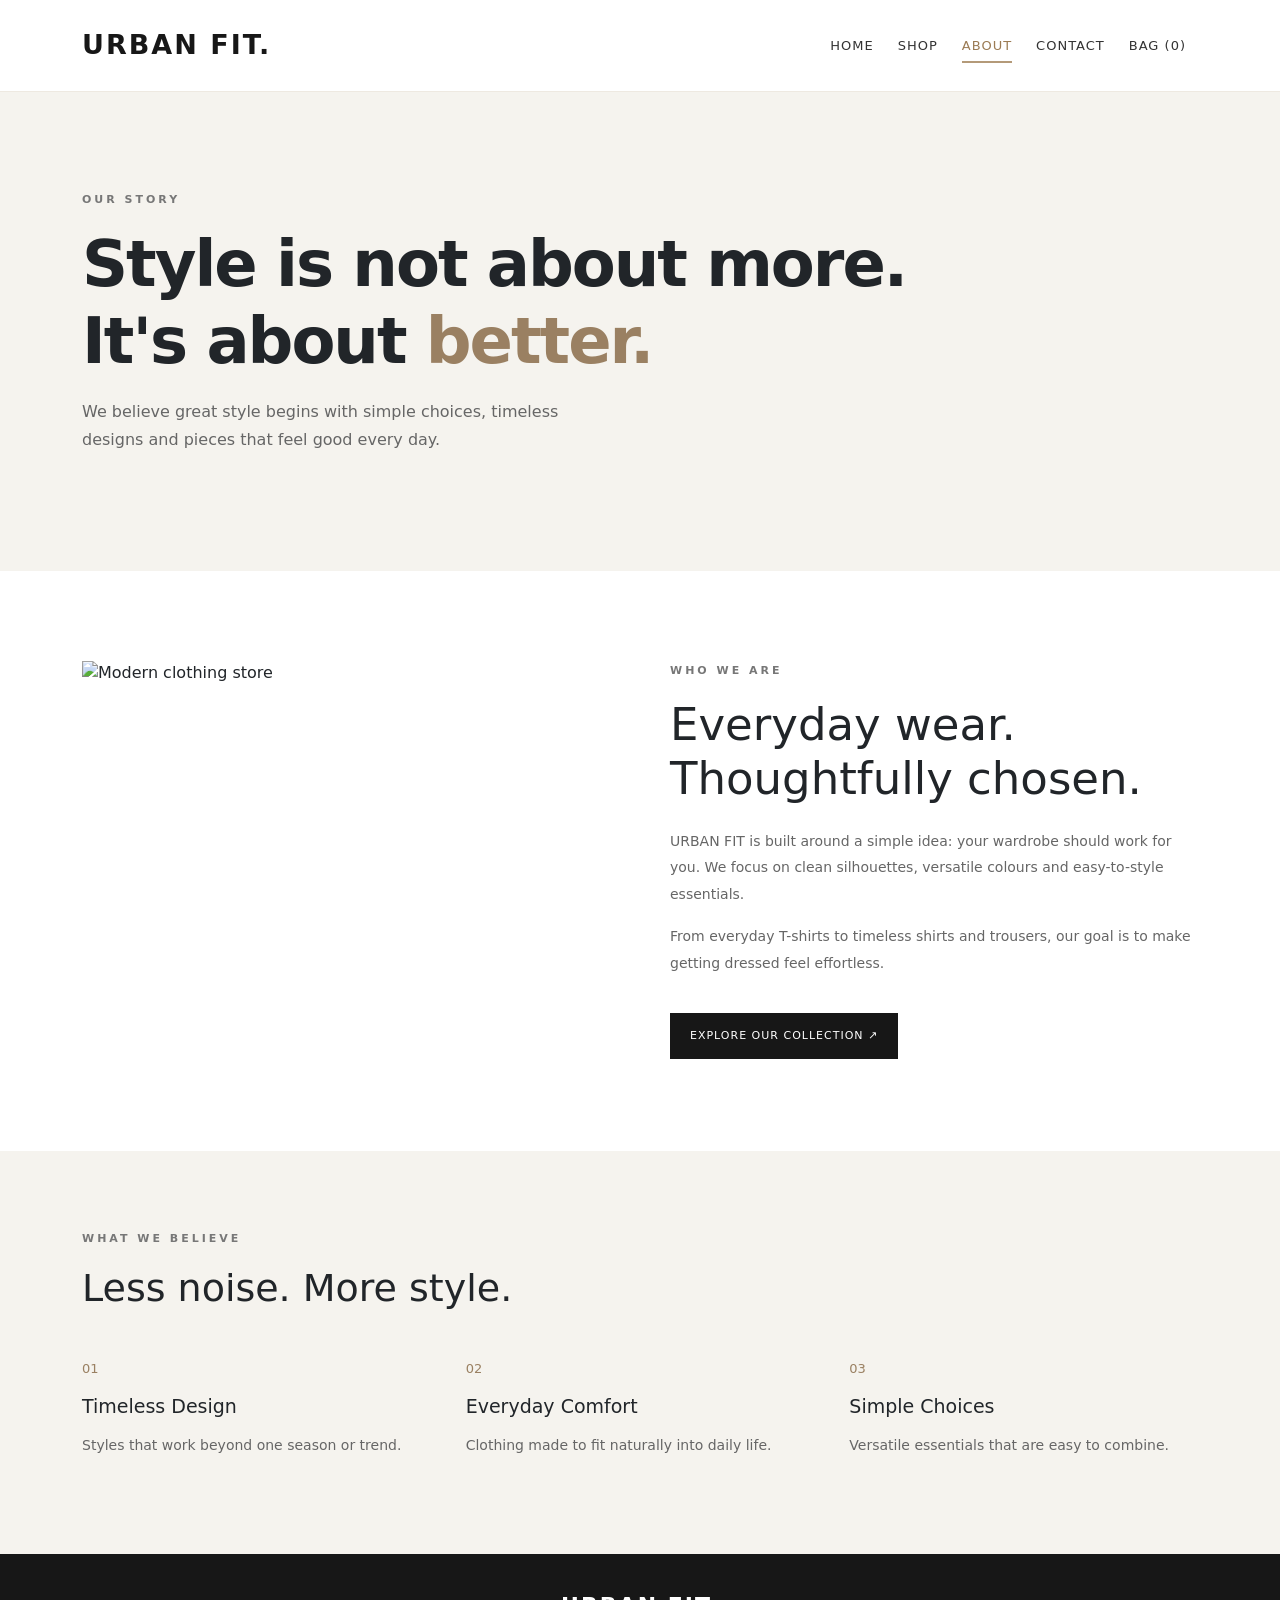
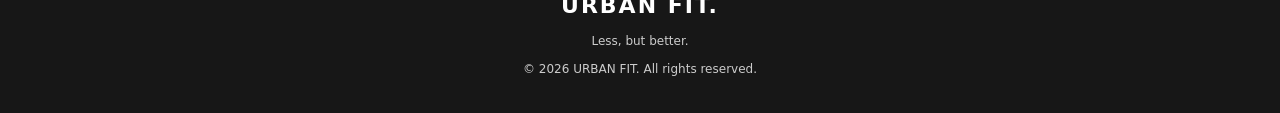
==== about.html @ 5c150bbe "create home,about,contact, and more pages" ====
<!DOCTYPE html>
<html lang="en">
<head>
    <meta charset="UTF-8">
    <meta name="viewport" content="width=device-width, initial-scale=1.0">
    <title>About Us | URBAN FIT</title>

    <link href="https://cdn.jsdelivr.net/npm/bootstrap@5.3.3/dist/css/bootstrap.min.css" rel="stylesheet">
    <link rel="stylesheet" href="style.css">
</head>
<body>

    <nav class="premium-navbar navbar navbar-expand-lg">
        <div class="container">
            <a class="brand-logo navbar-brand" href="index.html">URBAN FIT.</a>

            <button class="navbar-toggler" type="button"
                data-bs-toggle="collapse" data-bs-target="#mainNavbar"
                aria-label="Toggle navigation">
                <span class="navbar-toggler-icon"></span>
            </button>

            <div class="collapse navbar-collapse" id="mainNavbar">
                <ul class="navbar-nav ms-auto align-items-lg-center">
                    <li class="nav-item"><a class="nav-link" href="index.html">Home</a></li>
                    <li class="nav-item"><a class="nav-link" href="shop.html">Shop</a></li>
                    <li class="nav-item"><a class="nav-link active" href="about.html">About</a></li>
                    <li class="nav-item"><a class="nav-link" href="contact.html">Contact</a></li>
                    <li class="nav-item">
                        <a class="nav-link" href="cart.html">
                            Bag (<span class="cart-count">0</span>)
                        </a>
                    </li>
                </ul>
            </div>
        </div>
    </nav>

    <section class="about-hero">
        <div class="container">
            <p class="eyebrow">OUR STORY</p>
            <h1>Style is not about more.<br>It's about <span>better.</span></h1>
            <p>
                We believe great style begins with simple choices,
                timeless designs and pieces that feel good every day.
            </p>
        </div>
    </section>

    <section class="about-story container">
        <div class="about-image">
            <img src="https://images.unsplash.com/photo-1441986300917-64674bd600d8?auto=format&fit=crop&w=1000&q=85"
                 alt="Modern clothing store">
        </div>

        <div class="about-text">
            <p class="eyebrow">WHO WE ARE</p>
            <h2>Everyday wear.<br>Thoughtfully chosen.</h2>
            <p>
                URBAN FIT is built around a simple idea: your wardrobe
                should work for you. We focus on clean silhouettes,
                versatile colours and easy-to-style essentials.
            </p>
            <p>
                From everyday T-shirts to timeless shirts and trousers,
                our goal is to make getting dressed feel effortless.
            </p>
            <a href="shop.html" class="about-button">EXPLORE OUR COLLECTION ↗</a>
        </div>
    </section>

    <section class="brand-values">
        <div class="container">
            <p class="eyebrow">WHAT WE BELIEVE</p>
            <h2>Less noise. More style.</h2>

            <div class="values-grid">
                <div>
                    <span>01</span>
                    <h3>Timeless Design</h3>
                    <p>Styles that work beyond one season or trend.</p>
                </div>

                <div>
                    <span>02</span>
                    <h3>Everyday Comfort</h3>
                    <p>Clothing made to fit naturally into daily life.</p>
                </div>

                <div>
                    <span>03</span>
                    <h3>Simple Choices</h3>
                    <p>Versatile essentials that are easy to combine.</p>
                </div>
            </div>
        </div>
    </section>

    <footer class="simple-footer">
        <a href="index.html">URBAN FIT.</a>
        <p>Less, but better.</p>
        <p>© 2026 URBAN FIT. All rights reserved.</p>
    </footer>

    <script src="https://cdn.jsdelivr.net/npm/bootstrap@5.3.3/dist/js/bootstrap.bundle.min.js"></script>
    <script src="js/script.js"></script>
</body>
</html>
---- style.css ----
/* ===== PREMIUM NAVBAR ===== */
.premium-navbar {
    background-color: #ffffff;
    padding: 20px 0;
    border-bottom: 1px solid #eee9e1;
    position: sticky;
    top: 0;
    z-index: 1000;
}

/* Brand Logo */
.brand-logo {
    font-size: 27px;
    font-weight: 800;
    letter-spacing: 2px;
    color: #171717 !important;
}

.brand-logo span {
    font-weight: 400;
}

.brand-logo small {
    color: #b49a79;
    font-size: 30px;
}

/* Navigation Links */
.premium-navbar .nav-link {
    color: #333333;
    font-size: 13px;
    font-weight: 500;
    letter-spacing: 1px;
    text-transform: uppercase;
    margin: 0 12px;
    padding: 10px 0 !important;
    position: relative;
    transition: color 0.3s ease;
}

/* Animated Underline */
.premium-navbar .nav-link::after {
    content: "";
    position: absolute;
    left: 0;
    bottom: 2px;
    width: 0;
    height: 2px;
    background-color: #b49a79;
    transition: width 0.3s ease;
}

.premium-navbar .nav-link:hover,
.premium-navbar .nav-link.active {
    color: #9b7b54;
}

.premium-navbar .nav-link:hover::after,
.premium-navbar .nav-link.active::after {
    width: 100%;
}

/* Right Side Actions */
.navbar-actions {
    display: flex;
    align-items: center;
    gap: 22px;
}

.search-link {
    color: #333333;
    text-decoration: none;
    font-size: 12px;
    font-weight: 600;
    letter-spacing: 0.5px;
    transition: color 0.3s ease;
}

.search-link:hover {
    color: #9b7b54;
}

/* Shopping Bag */
.bag-button {
    display: inline-flex;
    align-items: center;
    gap: 9px;
    background: #171717;
    color: #ffffff;
    text-decoration: none;
    padding: 11px 17px;
    font-size: 12px;
    letter-spacing: 1px;
    transition: background 0.3s ease;
}

.bag-button:hover {
    background: #9b7b54;
    color: #ffffff;
}

.bag-count {
    display: inline-flex;
    justify-content: center;
    align-items: center;
    background: #d9c5a8;
    color: #171717;
    width: 20px;
    height: 20px;
    border-radius: 50%;
    font-size: 11px;
}

/* Mobile Hamburger */
.custom-toggler {
    border: 1px solid #ded6ca;
    border-radius: 0;
    padding: 9px;
    box-shadow: none !important;
}

.custom-toggler span {
    display: block;
    width: 23px;
    height: 2px;
    margin: 5px 0;
    background: #171717;
}

/* Responsive Design */
@media (max-width: 991px) {
    .premium-navbar {
        padding: 14px 0;
    }

    .premium-navbar .navbar-collapse {
        padding: 20px 0 8px;
    }

    .premium-navbar .nav-link {
        display: inline-block;
        margin: 4px 0;
    }

    .navbar-actions {
        margin-top: 18px;
        flex-wrap: wrap;
    }
}




/* ===== PREMIUM FOOTER ===== */
.premium-footer {
    background: #171717;
    color: #f5f1eb;
    padding: 75px 0 22px;
}

/* Newsletter Section */

.footer-newsletter {
    display: flex;
    justify-content: space-between;
    align-items: center;
    gap: 40px;
    padding-bottom: 55px;
}

.footer-label {
    display: inline-block;
    color: #c4a982;
    font-size: 11px;
    font-weight: 600;
    letter-spacing: 3px;
    margin-bottom: 16px;
}

.newsletter-content h2 {
    font-size: clamp(28px, 4vw, 43px);
    font-weight: 600;
    line-height: 1.15;
    letter-spacing: -1px;
    margin-bottom: 15px;
}

.newsletter-content p {
    color: #b7b2ab;
    font-size: 14px;
    max-width: 390px;
    margin-bottom: 0;
    line-height: 1.8;
}

/* Newsletter Form */

.newsletter-form {
    display: flex;
    width: 100%;
    max-width: 430px;
    border-bottom: 1px solid #77716a;
    padding-bottom: 10px;
}

.newsletter-form input {
    flex: 1;
    min-width: 0;
    background: transparent;
    border: none;
    outline: none;
    color: #ffffff;
    font-size: 13px;
    padding: 12px 5px;
}

.newsletter-form input::placeholder {
    color: #aaa39a;
}

.newsletter-form button {
    background: transparent;
    border: none;
    color: #d6bd9b;
    font-size: 11px;
    font-weight: 700;
    letter-spacing: 1px;
    cursor: pointer;
    transition: color 0.3s ease;
}

.newsletter-form button:hover {
    color: #ffffff;
}

/* Divider */

.footer-divider {
    border: 0;
    border-top: 1px solid #393632;
    opacity: 1;
    margin: 0 0 50px;
}

/* Footer Main */

.footer-main {
    padding-bottom: 45px;
}

/* Footer Logo */

.footer-logo {
    display: inline-block;
    color: #ffffff;
    font-size: 28px;
    font-weight: 800;
    letter-spacing: 2px;
    text-decoration: none;
    margin-bottom: 18px;
}

.footer-logo span {
    font-weight: 400;
}

.footer-logo small {
    color: #c4a982;
    font-size: 30px;
}

.footer-description {
    max-width: 320px;
    color: #aaa39a;
    font-size: 13px;
    line-height: 1.9;
}

/* Social Links */

.footer-socials {
    display: flex;
    gap: 10px;
    margin-top: 24px;
}

.footer-socials a {
    display: flex;
    align-items: center;
    justify-content: center;
    width: 36px;
    height: 36px;
    border: 1px solid #4a4640;
    border-radius: 50%;
    color: #e6dfd5;
    font-size: 10px;
    text-decoration: none;
    transition: all 0.3s ease;
}

.footer-socials a:hover {
    background: #c4a982;
    border-color: #c4a982;
    color: #171717;
}

/* Footer Headings */

.footer-heading {
    color: #f5f1eb;
    font-size: 11px;
    font-weight: 700;
    letter-spacing: 2px;
    margin-bottom: 23px;
}

/* Footer Lists */

.footer-links {
    list-style: none;
    padding: 0;
    margin: 0;
}

.footer-links li {
    margin-bottom: 14px;
}

.footer-links a,
.footer-bottom-links a {
    color: #aaa39a;
    text-decoration: none;
    font-size: 13px;
    transition: color 0.3s ease;
}

.footer-links a:hover,
.footer-bottom-links a:hover {
    color: #d6bd9b;
}

/* Contact */

.footer-contact {
    color: #aaa39a;
    font-size: 13px;
    line-height: 1.8;
}

.footer-email {
    color: #d6bd9b;
    font-size: 13px;
    text-decoration: none;
    overflow-wrap: anywhere;
}

.footer-email:hover {
    color: #ffffff;
}

/* Bottom Section */

.footer-bottom {
    display: flex;
    justify-content: space-between;
    align-items: center;
    flex-wrap: wrap;
    gap: 15px;
    border-top: 1px solid #393632;
    padding-top: 24px;
}

.footer-bottom p {
    color: #969087;
    font-size: 11px;
    letter-spacing: 0.3px;
    margin: 0;
}

.footer-bottom-links {
    display: flex;
    gap: 22px;
}

.footer-bottom-links a {
    font-size: 11px;
}

.footer-bottom .footer-made {
    letter-spacing: 2px;
    color: #c4a982;
}

/* Responsive Design */

@media (max-width: 767px) {

    .premium-footer {
        padding: 50px 0 22px;
    }

    .footer-newsletter {
        flex-direction: column;
        align-items: flex-start;
        gap: 25px;
        padding-bottom: 35px;
    }

    .newsletter-form {
        max-width: 100%;
    }

    .footer-divider {
        margin-bottom: 35px;
    }

    .footer-main {
        padding-bottom: 25px;
    }

    .footer-bottom {
        flex-direction: column;
        align-items: flex-start;
        gap: 15px;
    }

    .footer-bottom-links {
        flex-wrap: wrap;
        gap: 15px;
    }
}
/* ----------------hero-section------------ */

.hero-section {
    min-height: 650px;
    display: flex;
    align-items: center;
    position: relative;
    overflow: hidden;
    color: #ffffff;

    background-color: #25211d;

    background-image:
        linear-gradient(
            90deg,
            rgba(18, 18, 18, 0.85) 0%,
            rgba(18, 18, 18, 0.55) 50%,
            rgba(18, 18, 18, 0.15) 100%
        ),
        url("https://images.unsplash.com/photo-1521572163474-6864f9cf17ab?auto=format&fit=crop&w=2000&q=85");

    background-size: cover;
    background-position: center;
    background-repeat: no-repeat;
}


/* Hero Content */

.hero-content {
    max-width: 720px;
    padding: 100px 0 120px;
}

/* Small Label */

.hero-label {
    display: inline-block;

    font-size: 11px;
    font-weight: 600;
    letter-spacing: 3px;

    color: #d7c1a1;

    margin-bottom: 25px;
}

/* Main Heading */

.hero-content h1 {
    font-size: clamp(42px, 6vw, 76px);
    font-weight: 800;
    line-height: 1.08;
    letter-spacing: -2px;

    margin-bottom: 25px;
}

.hero-content h1 span {
    color: #d7c1a1;
}

/* Description */

.hero-content p {
    max-width: 480px;

    font-size: 15px;
    line-height: 1.9;

    color: #e1ded9;

    margin-bottom: 32px;
}

/* Buttons */

.hero-buttons {
    display: flex;
    align-items: center;
    flex-wrap: wrap;
    gap: 25px;
}

.hero-btn {
    display: inline-flex;
    align-items: center;
    gap: 25px;

    padding: 16px 22px;

    background: #d7c1a1;
    color: #171717;

    font-size: 11px;
    font-weight: 700;
    letter-spacing: 1px;

    text-decoration: none;

    transition: all 0.3s ease;
}

.hero-btn:hover {
    background: #ffffff;
    color: #171717;
    transform: translateY(-3px);
}

.hero-btn span {
    font-size: 17px;
}

.hero-link {
    color: #ffffff;

    font-size: 11px;
    font-weight: 600;
    letter-spacing: 1px;

    text-decoration: none;

    border-bottom: 1px solid #d7c1a1;
    padding-bottom: 6px;

    transition: color 0.3s ease;
}

.hero-link:hover {
    color: #d7c1a1;
}

/* Bottom Editorial Text */

.hero-bottom {
    position: absolute;

    left: 0;
    right: 0;
    bottom: 25px;

    display: flex;
    justify-content: space-between;

    font-size: 10px;
    letter-spacing: 2px;
    color: #e1ded9;
}

/* Mobile Responsive */

@media (max-width: 767px) {

    .hero-section {
        min-height: 570px;
        background-position: 60% center;
    }

    .hero-content {
        padding: 80px 0 100px;
    }

    .hero-content h1 {
        font-size: clamp(36px, 9vw, 54px);
        letter-spacing: -1px;
    }

    .hero-content p {
        font-size: 14px;
    }

    .hero-label {
        font-size: 9px;
        letter-spacing: 2px;
    }

    .hero-buttons {
        align-items: flex-start;
        gap: 20px;
    }

    .hero-bottom {
        font-size: 8px;
        letter-spacing: 1px;
    }
}

/* Category section styling fix */

.category-section {
    padding: 90px 0;
    background: #ffffff;
}

.category-header {
    display: flex;
    justify-content: space-between;
    align-items: end;
    gap: 20px;
    margin-bottom: 35px;
}

.category-header h2 {
    font-size: clamp(30px, 4vw, 44px);
    font-weight: 700;
    letter-spacing: -1.5px;
    color: #171717;
}

.category-header h2 span {
    color: #b49a79;
}

.section-label {
    display: block;
    color: #a48a69;
    font-size: 11px;
    letter-spacing: 3px;
    margin-bottom: 12px;
}

.category-view-all {
    color: #171717;
    text-decoration: none;
    font-size: 11px;
    font-weight: 700;
    letter-spacing: 1px;
    border-bottom: 1px solid #b49a79;
    padding-bottom: 7px;
}

.category-card {
    display: block;
    height: 430px;
    position: relative;
    overflow: hidden;
    background: #e9e2d8;
    color: white;
    text-decoration: none;
}

.category-card img {
    display: block;
    width: 100%;
    height: 100%;
    object-fit: cover;
}

.category-overlay {
    position: absolute;
    inset: 0;
    z-index: 1;
    padding: 24px;
    display: flex;
    flex-direction: column;
    justify-content: space-between;
    color: white;
}

@media (max-width: 767px) {
    .category-header {
        align-items: flex-start;
        flex-direction: column;
    }

    .category-card {
        height: 380px;
    }
}

/* ===== BEST SELLERS SECTION ===== */

.bestseller-section {
    padding: 100px 0;
    background: #f8f6f2;
}

/* Section Heading */

.bestseller-header {
    display: flex;
    justify-content: space-between;
    align-items: end;
    gap: 20px;
    margin-bottom: 40px;
}

.bestseller-header h2 {
    font-size: clamp(32px, 4vw, 46px);
    font-weight: 700;
    letter-spacing: -1.5px;
    color: #171717;
    margin-bottom: 10px;
}

.bestseller-header h2 span {
    color: #b49a79;
}

.bestseller-header p {
    color: #77716a;
    font-size: 14px;
    margin: 0;
}

.bestseller-view-all {
    color: #171717;
    font-size: 11px;
    font-weight: 700;
    letter-spacing: 1px;
    text-decoration: none;
    padding-bottom: 7px;
    border-bottom: 1px solid #b49a79;
    white-space: nowrap;
}

/* Product Card */

.product-card {
    height: 100%;
    background: transparent;
    border: none;
}

/* Product Image */

.product-image {
    position: relative;
    overflow: hidden;
    background: #e9e2d8;
    aspect-ratio: 3 / 4;
}

.product-image img {
    display: block;
    width: 100%;
    height: 100%;
    object-fit: cover;
    transition: transform 0.5s ease;
}

.product-card:hover .product-image img {
    transform: scale(1.05);
}

/* Product Badge */

.product-badge {
    position: absolute;
    top: 14px;
    left: 14px;
    z-index: 2;

    background: #ffffff;
    color: #171717;

    padding: 7px 10px;

    font-size: 9px;
    font-weight: 700;
    letter-spacing: 1px;
}

/* Add To Bag Button */

.add-to-cart-btn {
    position: absolute;
    left: 12px;
    right: 12px;
    bottom: 12px;

    width: calc(100% - 24px);
    padding: 13px 8px;

    border: none;
    background: #ffffff;
    color: #171717;

    font-size: 10px;
    font-weight: 700;
    letter-spacing: 1px;

    cursor: pointer;
    opacity: 0;
    transform: translateY(10px);
    transition: all 0.3s ease;
}

.product-card:hover .add-to-cart-btn,
.add-to-cart-btn:focus-visible {
    opacity: 1;
    transform: translateY(0);
}

.add-to-cart-btn:hover {
    background: #171717;
    color: #ffffff;
}

/* Product Details */

.product-info {
    padding: 18px 0 0;
}

.product-category {
    color: #92816c;
    font-size: 10px;
    font-weight: 600;
    letter-spacing: 1.5px;
}

.product-info h3 {
    color: #171717;
    font-size: 15px;
    font-weight: 600;
    margin: 7px 0;
}

.product-price {
    color: #171717;
    font-size: 14px;
    font-weight: 700;
    margin: 0;
}

/* Responsive */

@media (max-width: 767px) {

    .bestseller-section {
        padding: 65px 0;
    }

    .bestseller-header {
        align-items: flex-start;
        flex-direction: column;
        margin-bottom: 28px;
    }

    .product-info h3 {
        font-size: 13px;
    }

    .product-badge {
        top: 8px;
        left: 8px;
        font-size: 8px;
        padding: 6px;
    }

    .add-to-cart-btn {
        opacity: 1;
        transform: none;
        left: 6px;
        bottom: 6px;
        width: calc(100% - 12px);
        padding: 10px 3px;
        font-size: 9px;
    }
}


/* ===================================
   PREMIUM PROMO SECTION
=================================== */

.promo-section {
    padding: 70px 0;
    background-color: #ffffff;
}

/* Main Promo Banner */

.promo-section .container {
    position: relative;
}

.promo-content {
    position: relative;
    z-index: 2;

    width: 100%;
    min-height: 430px;

    display: flex;
    flex-direction: column;
    justify-content: center;
    align-items: flex-start;

    padding: 60px;

    color: #ffffff;

    background-color: #29241f;

    background-image:
        linear-gradient(
            90deg,
            rgba(20, 18, 16, 0.90) 0%,
            rgba(20, 18, 16, 0.68) 50%,
            rgba(20, 18, 16, 0.20) 100%
        ),
        url("https://images.unsplash.com/photo-1521572163474-6864f9cf17ab?auto=format&fit=crop&w=1600&q=85");

    background-size: cover;
    background-position: center;
    background-repeat: no-repeat;
}

/* Small Label */

.promo-label {
    display: block;

    color: #d7c1a1;

    font-size: 11px;
    font-weight: 600;
    letter-spacing: 3px;

    margin-bottom: 22px;
}

/* Main Heading */

.promo-content h2 {
    color: #ffffff;

    font-size: clamp(32px, 4vw, 52px);
    font-weight: 700;

    line-height: 1.15;
    letter-spacing: -1.5px;

    margin-bottom: 25px;
}

/* Highlighted Word */

.promo-content h2 span {
    color: #d7c1a1;
}

/* Description (if added later) */

.promo-content p {
    max-width: 430px;

    color: #e1ded9;

    font-size: 14px;
    line-height: 1.9;

    margin-bottom: 28px;
}

/* Explore Collection Button */

.promo-btn {
    display: inline-flex;
    align-items: center;
    justify-content: center;
    gap: 22px;

    padding: 16px 22px;

    background-color: #d7c1a1;
    color: #171717;

    font-size: 10px;
    font-weight: 700;
    letter-spacing: 1px;

    text-decoration: none;

    border: 1px solid #d7c1a1;

    transition: all 0.3s ease;
}

/* Button Hover */

.promo-btn:hover {
    background-color: #ffffff;
    border-color: #ffffff;
    color: #171717;

    transform: translateY(-3px);
}

/* Button Arrow */

.promo-btn span {
    font-size: 17px;
    transition: transform 0.3s ease;
}

.promo-btn:hover span {
    transform: translate(3px, -3px);
}

/* Bottom Right Label */

.promo-number {
    position: absolute;

    right: 25px;
    bottom: 20px;

    z-index: 3;

    color: #ffffff;

    font-size: 9px;
    font-weight: 500;
    letter-spacing: 2px;
}

/* ===================================
   TABLET RESPONSIVE
=================================== */

@media (max-width: 991px) {

    .promo-section {
        padding: 55px 0;
    }

    .promo-content {
        min-height: 400px;
        padding: 45px;
    }

    .promo-content h2 {
        font-size: 40px;
    }
}

/* ===================================
   MOBILE RESPONSIVE
=================================== */

@media (max-width: 767px) {

    .promo-section {
        padding: 35px 0;
    }

    .promo-content {
        min-height: 420px;

        padding: 30px 22px;

        background-position: 60% center;
    }

    .promo-label {
        font-size: 9px;
        letter-spacing: 2px;
        margin-bottom: 18px;
    }

    .promo-content h2 {
        font-size: 34px;
        line-height: 1.2;
        letter-spacing: -1px;
    }

    .promo-content p {
        font-size: 13px;
    }

    .promo-btn {
        gap: 12px;
        padding: 14px 15px;
        font-size: 9px;
    }

    .promo-number {
        right: 12px;
        bottom: 12px;
        font-size: 8px;
        letter-spacing: 1px;
    }
}

/* ===================================
   SMALL MOBILE
=================================== */

@media (max-width: 380px) {

    .promo-content {
        padding: 25px 16px;
    }

    .promo-content h2 {
        font-size: 29px;
    }

    .promo-btn {
        gap: 8px;
        padding: 13px 10px;
        font-size: 8px;
    }
}


/* ===== CART PAGE ===== */

.cart-header {
    background: #f5f1eb;
    padding: 65px 0;
}

.cart-header h1 {
    font-size: clamp(38px, 5vw, 60px);
    font-weight: 700;
    letter-spacing: -2px;
    margin: 10px 0;
}

.cart-header h1 span {
    color: #b49a79;
}

.cart-header p {
    color: #77716a;
    margin-bottom: 0;
}

.cart-section {
    padding: 65px 0 90px;
    min-height: 400px;
}

.cart-item {
    display: flex;
    align-items: center;
    gap: 20px;
    padding: 20px 0;
    border-bottom: 1px solid #e8e3dc;
}

.cart-item img {
    width: 110px;
    height: 135px;
    object-fit: cover;
    background: #f5f1eb;
}

.cart-item-info {
    flex: 1;
}

.cart-item-info h3 {
    font-size: 16px;
    font-weight: 600;
}

.cart-item-price {
    font-weight: 700;
    margin-bottom: 12px;
}

.cart-quantity {
    width: 70px;
    padding: 7px;
    border: 1px solid #ded6ca;
}

.remove-item {
    display: block;
    margin-top: 10px;
    padding: 0;
    border: 0;
    background: transparent;
    color: #8b6f50;
    font-size: 12px;
    text-decoration: underline;
    cursor: pointer;
}

.cart-summary {
    padding: 28px;
    background: #f5f1eb;
}

.cart-summary h2 {
    font-size: 21px;
    font-weight: 700;
    margin-bottom: 25px;
}

.summary-row {
    display: flex;
    justify-content: space-between;
    gap: 12px;
    margin-bottom: 18px;
    font-size: 13px;
}

.summary-total {
    font-size: 16px;
    font-weight: 700;
}

.checkout-btn {
    width: 100%;
    padding: 15px;
    border: 0;
    background: #171717;
    color: #ffffff;
    font-size: 11px;
    font-weight: 700;
    letter-spacing: 1px;
    cursor: pointer;
    transition: background 0.3s ease;
}

.checkout-btn:hover {
    background: #9b7b54;
}

.cart-note {
    color: #77716a;
    font-size: 11px;
    line-height: 1.7;
    margin: 15px 0 0;
}

.empty-cart {
    padding: 50px 20px;
    background: #f5f1eb;
    text-align: center;
}

.empty-cart h2 {
    font-size: 24px;
    font-weight: 700;
}

.empty-cart p {
    color: #77716a;
    margin: 12px 0 22px;
}

@media (max-width: 575px) {
    .cart-header {
        padding: 45px 0;
    }

    .cart-section {
        padding: 35px 0 60px;
    }

    .cart-item {
        gap: 12px;
    }

    .cart-item img {
        width: 85px;
        height: 110px;
    }

    .cart-item-info h3 {
        font-size: 14px;
    }

    .cart-summary {
        padding: 22px;
    }
}

/* ===== COMMON PAGE HEADING ===== */

.page-heading {
    padding: 90px 20px 65px;
    text-align: center;
    background: #f5f3ee;
}

.eyebrow {
    font-size: 11px;
    font-weight: 700;
    letter-spacing: 3px;
    color: #777;
    margin-bottom: 18px;
}

.page-heading h1,
.about-hero h1 {
    font-size: clamp(38px, 5vw, 68px);
    font-weight: 600;
    letter-spacing: -2px;
    margin-bottom: 18px;
}

.page-heading > p:last-child {
    color: #666;
    margin-bottom: 0;
}

/* ===== SHOP PAGE ===== */

.shop-section {
    padding-top: 60px;
    padding-bottom: 80px;
}

.shop-toolbar {
    display: flex;
    justify-content: space-between;
    align-items: center;
    gap: 15px;
    margin-bottom: 30px;
}

.shop-toolbar h2 {
    font-size: 25px;
    font-weight: 600;
}

.shop-toolbar span {
    font-size: 13px;
    color: #777;
}

.shop-grid {
    display: grid;
    grid-template-columns: repeat(4, minmax(0, 1fr));
    gap: 25px;
}

.shop-product img {
    width: 100%;
    aspect-ratio: 3 / 4;
    object-fit: cover;
    display: block;
    background: #f2f0eb;
}

.product-category {
    font-size: 10px;
    letter-spacing: 2px;
    color: #777;
    margin: 18px 0 7px;
}

.shop-product h3 {
    font-size: 16px;
    font-weight: 500;
    margin-bottom: 8px;
}

.product-price {
    font-size: 15px;
    font-weight: 600;
}

.shop-product .add-to-cart-btn {
    width: 100%;
    padding: 12px;
    border: 1px solid #171717;
    background: #171717;
    color: white;
    font-size: 11px;
    letter-spacing: 1px;
    cursor: pointer;
    transition: 0.3s;
}

.shop-product .add-to-cart-btn:hover {
    background: white;
    color: #171717;
}

/* ===== ABOUT PAGE ===== */

.about-hero {
    padding: 100px 0;
    background: #f5f3ee;
}

.about-hero h1 span {
    color: #9a8062;
}

.about-hero .container > p:last-child {
    max-width: 540px;
    color: #666;
    line-height: 1.8;
}

.about-story {
    display: grid;
    grid-template-columns: 1fr 1fr;
    gap: 60px;
    align-items: center;
    padding-top: 90px;
    padding-bottom: 90px;
}

.about-image img {
    display: block;
    width: 100%;
    min-height: 400px;
    object-fit: cover;
}

.about-text h2,
.contact-info h2 {
    font-size: clamp(30px, 4vw, 45px);
    line-height: 1.2;
    margin-bottom: 22px;
}

.about-text > p:not(.eyebrow),
.contact-info > p:not(.eyebrow) {
    color: #666;
    line-height: 1.9;
    font-size: 14px;
}

.about-button {
    display: inline-block;
    margin-top: 20px;
    padding: 15px 20px;
    background: #171717;
    color: white;
    text-decoration: none;
    font-size: 11px;
    letter-spacing: 1px;
}

.about-button:hover {
    background: #9a8062;
    color: white;
}

.brand-values {
    background: #f5f3ee;
    padding: 80px 0;
}

.brand-values h2 {
    font-size: 38px;
    margin-bottom: 45px;
}

.values-grid {
    display: grid;
    grid-template-columns: repeat(3, 1fr);
    gap: 35px;
}

.values-grid span {
    color: #9a8062;
    font-size: 13px;
}

.values-grid h3 {
    font-size: 19px;
    margin: 15px 0;
}

.values-grid p {
    color: #666;
    line-height: 1.8;
    font-size: 14px;
}

/* ===== CONTACT PAGE ===== */

.contact-section {
    display: grid;
    grid-template-columns: 0.8fr 1.2fr;
    gap: 80px;
    padding-top: 70px;
    padding-bottom: 90px;
}

.contact-detail {
    margin-top: 30px;
}

.contact-detail h3 {
    font-size: 14px;
    font-weight: 600;
}

.contact-detail p {
    color: #666;
    font-size: 14px;
    margin-bottom: 5px;
}

.contact-form {
    display: flex;
    flex-direction: column;
    gap: 12px;
}

.contact-form label {
    font-size: 13px;
    font-weight: 600;
    margin-top: 8px;
}

.contact-form input,
.contact-form textarea {
    width: 100%;
    padding: 14px;
    border: 1px solid #ddd;
    background: #faf9f6;
    outline: none;
    font: inherit;
    font-size: 14px;
}

.contact-form input:focus,
.contact-form textarea:focus {
    border-color: #171717;
}

.contact-form textarea {
    resize: vertical;
}

.contact-submit {
    margin-top: 10px;
    padding: 16px;
    border: 1px solid #171717;
    background: #171717;
    color: white;
    font-size: 11px;
    letter-spacing: 1.5px;
    cursor: pointer;
}

.contact-submit:hover {
    background: #9a8062;
    border-color: #9a8062;
}

.form-note {
    color: #777;
    font-size: 11px;
    line-height: 1.6;
}

/* ===== SIMPLE FOOTER ===== */

.simple-footer {
    text-align: center;
    padding: 35px 15px;
    background: #171717;
    color: #ccc;
}

.simple-footer > a {
    color: white;
    text-decoration: none;
    font-size: 22px;
    font-weight: 700;
    letter-spacing: 2px;
}

.simple-footer p {
    margin: 10px 0 0;
    font-size: 12px;
}

/* ===== RESPONSIVE DESIGN ===== */

@media (max-width: 991px) {
    .shop-grid {
        grid-template-columns: repeat(2, minmax(0, 1fr));
    }

    .about-story,
    .contact-section {
        grid-template-columns: 1fr;
        gap: 35px;
    }

    .about-image img {
        min-height: 300px;
    }
}

@media (max-width: 576px) {
    .page-heading {
        padding: 65px 15px 45px;
    }

    .about-hero {
        padding: 70px 0;
    }

    .about-story {
        padding-top: 55px;
        padding-bottom: 55px;
    }

    .brand-values {
        padding: 55px 0;
    }

    .values-grid {
        grid-template-columns: 1fr;
        gap: 25px;
    }

    .shop-section {
        padding-top: 40px;
        padding-bottom: 55px;
    }

    .shop-toolbar {
        align-items: flex-start;
        flex-direction: column;
    }

    .shop-grid {
        gap: 20px 12px;
    }

    .shop-product h3 {
        font-size: 14px;
    }

    .shop-product .add-to-cart-btn {
        padding: 10px 5px;
        font-size: 10px;
    }

    .contact-section {
        padding-top: 45px;
        padding-bottom: 60px;
    }
}
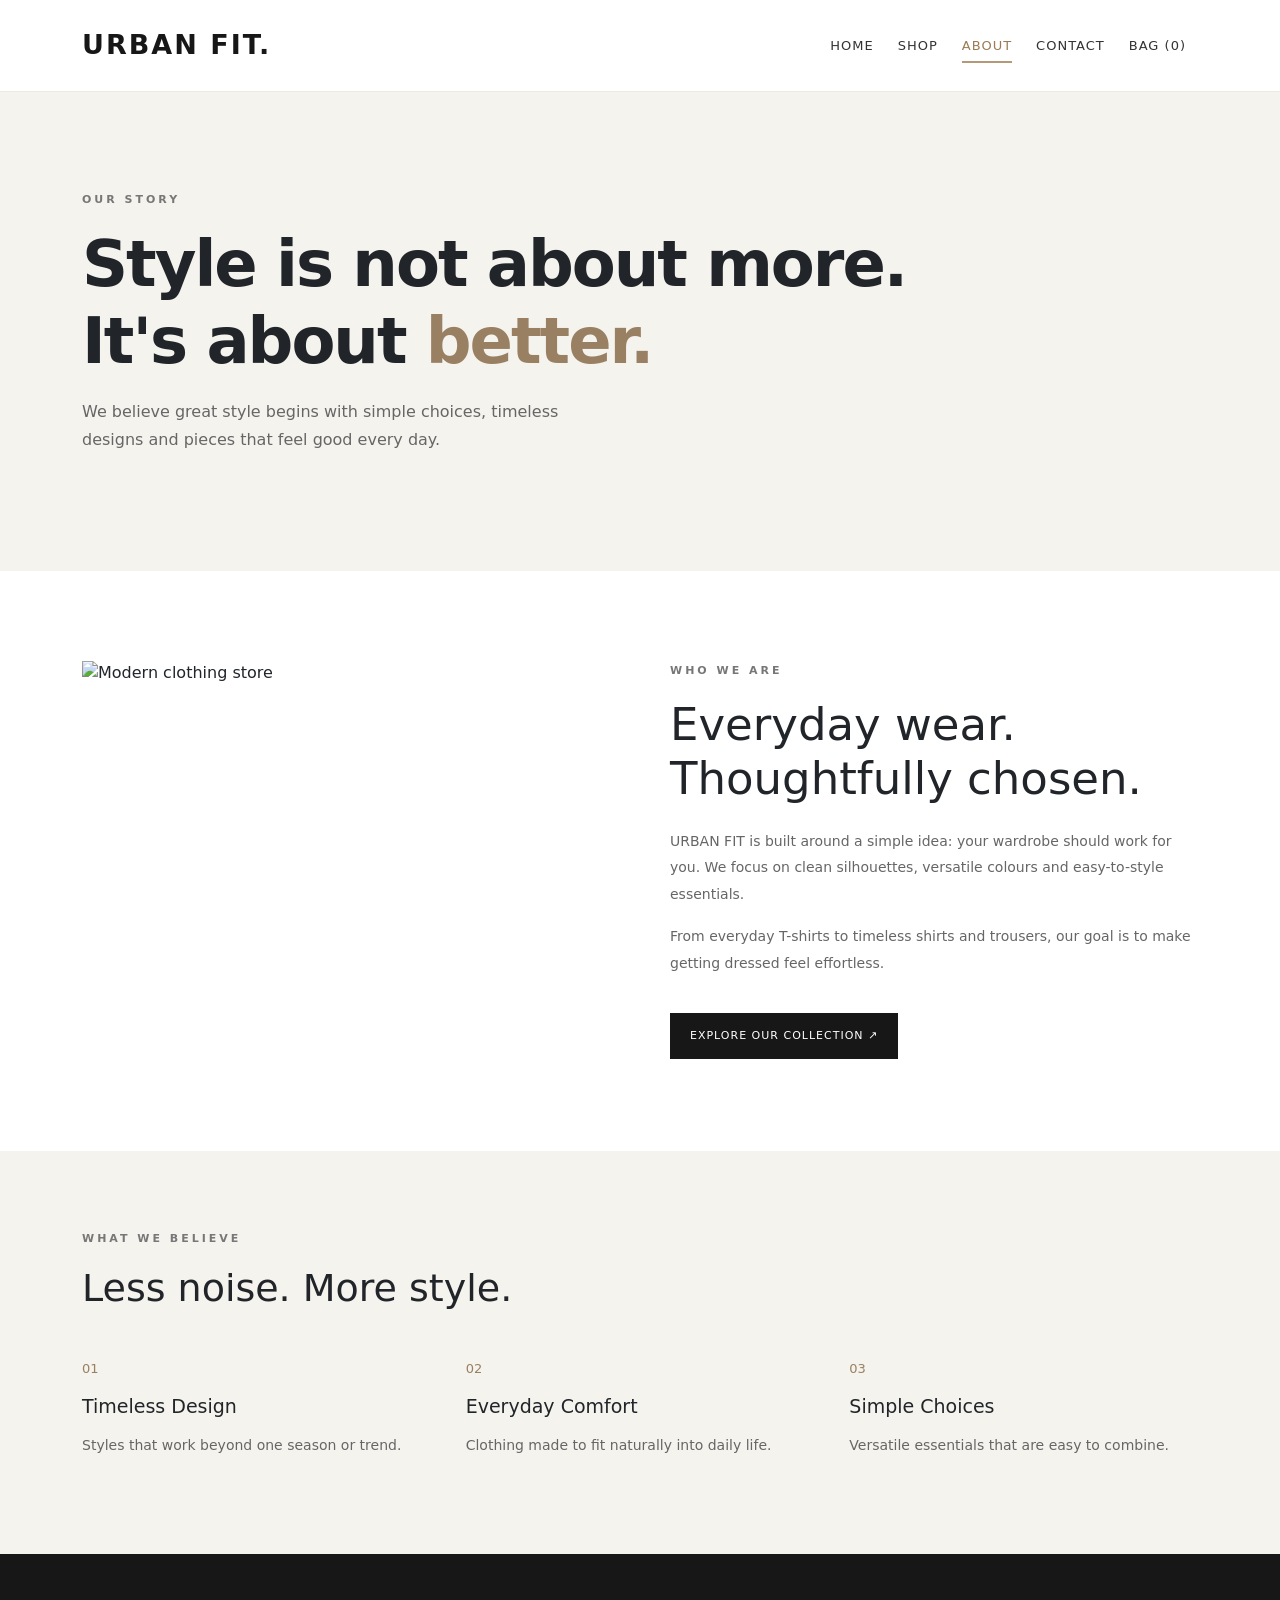
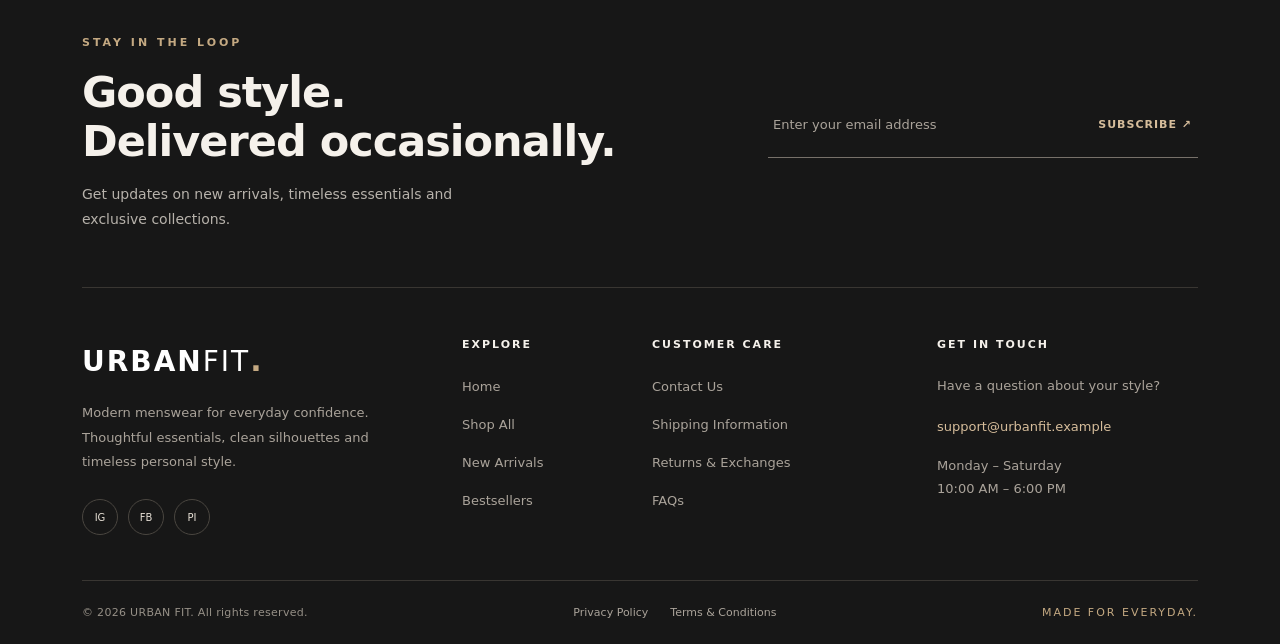
==== commit 1a5f0690: "faq, privacy page, cart page" ====
--- a/about.html
+++ b/about.html
@@ -1,6 +1,6 @@
-
 <!DOCTYPE html>
 <html lang="en">
+
 <head>
     <meta charset="UTF-8">
     <meta name="viewport" content="width=device-width, initial-scale=1.0">
@@ -9,14 +9,14 @@
     <link href="https://cdn.jsdelivr.net/npm/bootstrap@5.3.3/dist/css/bootstrap.min.css" rel="stylesheet">
     <link rel="stylesheet" href="style.css">
 </head>
+
 <body>
 
     <nav class="premium-navbar navbar navbar-expand-lg">
         <div class="container">
             <a class="brand-logo navbar-brand" href="index.html">URBAN FIT.</a>
 
-            <button class="navbar-toggler" type="button"
-                data-bs-toggle="collapse" data-bs-target="#mainNavbar"
+            <button class="navbar-toggler" type="button" data-bs-toggle="collapse" data-bs-target="#mainNavbar"
                 aria-label="Toggle navigation">
                 <span class="navbar-toggler-icon"></span>
             </button>
@@ -51,7 +51,7 @@
     <section class="about-story container">
         <div class="about-image">
             <img src="https://images.unsplash.com/photo-1441986300917-64674bd600d8?auto=format&fit=crop&w=1000&q=85"
-                 alt="Modern clothing store">
+                alt="Modern clothing store">
         </div>
 
         <div class="about-text">
@@ -97,13 +97,135 @@
         </div>
     </section>
 
-    <footer class="simple-footer">
-        <a href="index.html">URBAN FIT.</a>
-        <p>Less, but better.</p>
-        <p>© 2026 URBAN FIT. All rights reserved.</p>
+    <footer class="premium-footer">
+
+        <div class="container">
+
+            <!-- Newsletter Section -->
+            <div class="footer-newsletter">
+
+                <div class="newsletter-content">
+                    <span class="footer-label">STAY IN THE LOOP</span>
+
+                    <h2>Good style.<br>Delivered occasionally.</h2>
+
+                    <p>
+                        Get updates on new arrivals, timeless essentials
+                        and exclusive collections.
+                    </p>
+                </div>
+
+                <form class="newsletter-form">
+                    <input type="email" placeholder="Enter your email address" aria-label="Email address" required>
+
+                    <button type="submit">
+                        SUBSCRIBE ↗
+                    </button>
+                </form>
+
+            </div>
+
+            <hr class="footer-divider">
+
+            <!-- Footer Main Content -->
+            <div class="row g-4 footer-main">
+
+                <!-- Brand Information -->
+                <div class="col-lg-4 col-md-6">
+
+                    <a href="index.html" class="footer-logo">
+                        URBAN<span>FIT</span><small>.</small>
+                    </a>
+
+                    <p class="footer-description">
+                        Modern menswear for everyday confidence.
+                        Thoughtful essentials, clean silhouettes
+                        and timeless personal style.
+                    </p>
+
+                    <div class="footer-socials">
+                        <a href="#" aria-label="Instagram">IG</a>
+                        <a href="#" aria-label="Facebook">FB</a>
+                        <a href="#" aria-label="Pinterest">PI</a>
+                    </div>
+
+                </div>
+
+                <!-- Shop Links -->
+                <div class="col-6 col-lg-2 col-md-3">
+
+                    <h5 class="footer-heading">EXPLORE</h5>
+
+                    <ul class="footer-links">
+                        <li><a href="index.html">Home</a></li>
+                        <li><a href="shop.html">Shop All</a></li>
+                        <li><a href="shop.html">New Arrivals</a></li>
+                        <li><a href="shop.html">Bestsellers</a></li>
+                    </ul>
+
+                </div>
+
+                <!-- Support Links -->
+                <div class="col-6 col-lg-3 col-md-3">
+
+                    <h5 class="footer-heading">CUSTOMER CARE</h5>
+
+                    <ul class="footer-links">
+                        <li><a href="contact.html">Contact Us</a></li>
+                        <li><a href="products.html">Shipping Information</a></li>
+                        <li><a href="privacy.html">Returns & Exchanges</a></li>
+                        <li><a href="faq.html">FAQs</a></li>
+                    </ul>
+
+                </div>
+
+                <!-- Contact Information -->
+                <div class="col-lg-3 col-md-6">
+
+                    <h5 class="footer-heading">GET IN TOUCH</h5>
+
+                    <p class="footer-contact">
+                        Have a question about your style?
+                    </p>
+
+                    <a href="mailto:support@urbanfit.example" class="footer-email">
+                        support@urbanfit.example
+                    </a>
+
+                    <p class="footer-contact mt-3">
+                        Monday – Saturday<br>
+                        10:00 AM – 6:00 PM
+                    </p>
+
+                </div>
+
+            </div>
+
+
+            <!-- Bottom Footer -->
+            <div class="footer-bottom">
+
+                <p>
+                    © 2026 URBAN FIT. All rights reserved.
+                </p>
+
+                <div class="footer-bottom-links">
+                    <a href="#">Privacy Policy</a>
+                    <a href="#">Terms & Conditions</a>
+                </div>
+
+                <p class="footer-made">
+                    MADE FOR EVERYDAY.
+                </p>
+
+            </div>
+
+        </div>
+
     </footer>
 
     <script src="https://cdn.jsdelivr.net/npm/bootstrap@5.3.3/dist/js/bootstrap.bundle.min.js"></script>
     <script src="js/script.js"></script>
 </body>
-</html>
+
+</html>
--- a/style.css
+++ b/style.css
@@ -1337,9 +1337,13 @@
 
 /* ===== SHOP PAGE ===== */
 
+
+/* ===== SHOP PAGE ===== */
+
 .shop-section {
     padding-top: 60px;
     padding-bottom: 80px;
+    width: 100%;
 }
 
 .shop-toolbar {
@@ -1360,39 +1364,71 @@
     color: #777;
 }
 
+/* Product Grid */
 .shop-grid {
     display: grid;
     grid-template-columns: repeat(4, minmax(0, 1fr));
     gap: 25px;
-}
-
-.shop-product img {
     width: 100%;
-    aspect-ratio: 3 / 4;
+}
+
+/* Product Card */
+.shop-grid .shop-product {
+    width: 100%;
+    min-width: 0;
+    overflow: hidden;
+}
+
+/* Product Image */
+.shop-grid .shop-product img {
+    display: block;
+    width: 100%;
+    height: 350px;
+    aspect-ratio: auto;
     object-fit: cover;
+    object-position: center;
+    background: #f2f0eb;
+}
+
+/* Clickable Product Image */
+.shop-product .product-details-link {
     display: block;
-    background: #f2f0eb;
-}
-
-.product-category {
+    width: 100%;
+    overflow: hidden;
+}
+
+/* Product Category */
+.shop-section .product-category {
     font-size: 10px;
     letter-spacing: 2px;
     color: #777;
     margin: 18px 0 7px;
 }
 
-.shop-product h3 {
+/* Product Name */
+.shop-section .shop-product h3 {
     font-size: 16px;
     font-weight: 500;
     margin-bottom: 8px;
 }
 
-.product-price {
+.shop-section .shop-product h3 a {
+    color: inherit;
+    text-decoration: none;
+}
+
+.shop-section .shop-product h3 a:hover {
+    color: #9a8062;
+}
+
+/* Product Price */
+.shop-section .product-price {
     font-size: 15px;
     font-weight: 600;
 }
 
-.shop-product .add-to-cart-btn {
+/* Add to Bag */
+.shop-section .shop-product .add-to-cart-btn {
     width: 100%;
     padding: 12px;
     border: 1px solid #171717;
@@ -1404,10 +1440,66 @@
     transition: 0.3s;
 }
 
-.shop-product .add-to-cart-btn:hover {
+.shop-section .shop-product .add-to-cart-btn:hover {
     background: white;
     color: #171717;
 }
+
+/* ===== SHOP RESPONSIVE ===== */
+
+/* Tablets */
+@media (max-width: 991px) {
+    .shop-grid {
+        grid-template-columns: repeat(2, minmax(0, 1fr));
+        gap: 20px;
+    }
+
+    .shop-grid .shop-product img {
+        height: 300px;
+    }
+}
+
+/* Mobile */
+@media (max-width: 575px) {
+    .shop-section {
+        padding-top: 35px;
+        padding-bottom: 50px;
+    }
+
+    .shop-toolbar {
+        align-items: flex-start;
+        flex-direction: column;
+        gap: 8px;
+    }
+
+    .shop-toolbar h2 {
+        font-size: 22px;
+    }
+
+    .shop-grid {
+        grid-template-columns: repeat(2, minmax(0, 1fr));
+        gap: 12px;
+    }
+
+    .shop-grid .shop-product img {
+        height: 220px;
+    }
+
+    .shop-section .shop-product h3 {
+        font-size: 14px;
+    }
+
+    .shop-section .product-category {
+        margin-top: 12px;
+        font-size: 9px;
+    }
+
+    .shop-section .shop-product .add-to-cart-btn {
+        padding: 10px 5px;
+        font-size: 10px;
+    }
+}
+
 
 /* ===== ABOUT PAGE ===== */
 
@@ -1503,6 +1595,40 @@
     line-height: 1.8;
     font-size: 14px;
 }
+
+
+/* About Page Responsive */
+@media (max-width: 768px) {
+    .about-hero {
+        padding: 65px 0;
+    }
+
+    .about-story {
+        grid-template-columns: 1fr;
+        gap: 30px;
+        padding-top: 50px;
+        padding-bottom: 50px;
+    }
+
+    .about-image img {
+        min-height: 280px;
+    }
+
+    .brand-values {
+        padding: 55px 0;
+    }
+
+    .brand-values h2 {
+        font-size: 30px;
+        margin-bottom: 30px;
+    }
+
+    .values-grid {
+        grid-template-columns: 1fr;
+        gap: 25px;
+    }
+}
+
 
 /* ===== CONTACT PAGE ===== */
 
@@ -1674,3 +1800,670 @@
         padding-bottom: 60px;
     }
 }
+
+/* ===== PRODUCT DETAILS PAGE ===== */
+
+.product-page {
+    padding-top: 30px;
+    padding-bottom: 90px;
+}
+
+.product-breadcrumb {
+    color: #777;
+    font-size: 12px;
+    margin-bottom: 30px;
+}
+
+.product-breadcrumb a {
+    color: #777;
+    text-decoration: none;
+}
+
+.product-image-box {
+    background: #f5f3ee;
+    overflow: hidden;
+}
+
+.product-image-box img {
+    width: 100%;
+    aspect-ratio: 4 / 5;
+    object-fit: cover;
+    display: block;
+}
+
+.product-information {
+    padding-top: 15px;
+}
+
+.product-label {
+    color: #888;
+    font-size: 11px;
+    letter-spacing: 2px;
+    margin-bottom: 15px;
+}
+
+.product-information h1 {
+    font-size: clamp(30px, 4vw, 45px);
+    font-weight: 600;
+    line-height: 1.2;
+    margin-bottom: 18px;
+}
+
+.product-price {
+    font-size: 25px;
+    font-weight: 600;
+    margin-bottom: 20px;
+}
+
+.product-description {
+    color: #666;
+    font-size: 14px;
+    line-height: 1.9;
+}
+
+.product-sizes {
+    display: flex;
+    flex-wrap: wrap;
+    gap: 10px;
+    margin: 12px 0;
+}
+
+.size-btn {
+    width: 48px;
+    height: 45px;
+    border: 1px solid #ddd;
+    background: white;
+    color: #171717;
+    cursor: pointer;
+}
+
+.size-btn:hover,
+.size-btn.selected {
+    background: #171717;
+    color: white;
+    border-color: #171717;
+}
+
+.size-message {
+    min-height: 24px;
+    margin-bottom: 18px;
+    color: #777;
+    font-size: 12px;
+}
+
+.quantity-input {
+    max-width: 120px;
+    margin-bottom: 22px;
+    border-radius: 0;
+    padding: 12px;
+}
+
+.add-product-button {
+    width: 100%;
+    border-radius: 0;
+    padding: 16px;
+    letter-spacing: 1.5px;
+    font-size: 12px;
+}
+
+.view-cart-link {
+    display: block;
+    text-align: center;
+    color: #171717;
+    margin-top: 18px;
+    font-size: 13px;
+    text-decoration: underline;
+}
+
+.product-features {
+    border-top: 1px solid #e5e5e5;
+    margin-top: 28px;
+    padding-top: 20px;
+}
+
+.product-features p {
+    font-size: 13px;
+    color: #666;
+    margin-bottom: 12px;
+}
+
+.product-story {
+    padding: 70px 15px;
+    background: #f5f3ee;
+}
+
+.product-story h2 {
+    font-size: clamp(28px, 4vw, 40px);
+    margin-bottom: 18px;
+}
+
+.product-story .container > p:not(.product-label) {
+    max-width: 560px;
+    margin: 0 auto 25px;
+    line-height: 1.8;
+    color: #666;
+}
+
+@media (max-width: 767px) {
+    .product-page {
+        padding-top: 20px;
+        padding-bottom: 55px;
+    }
+
+    .product-information {
+        padding-top: 0;
+    }
+
+    .product-information h1 {
+        font-size: 32px;
+    }
+
+    .product-story {
+        padding: 50px 15px;
+    }
+}
+
+
+
+.product-details-link {
+    color: inherit;
+    text-decoration: none;
+}
+
+.product-details-link:hover {
+    color: #9a8062;
+}
+
+.product-card .product-image img {
+    cursor: pointer;
+}
+
+/* ===== FAQ PAGE ===== */
+
+.faq-hero {
+    background: #f5f3ee;
+    padding: 85px 0;
+    text-align: center;
+}
+
+.faq-hero .eyebrow,
+.faq-contact .eyebrow {
+    color: #9a8062;
+    font-size: 11px;
+    font-weight: 600;
+    letter-spacing: 3px;
+    margin-bottom: 18px;
+}
+
+.faq-hero h1 {
+    font-size: clamp(32px, 5vw, 55px);
+    font-weight: 600;
+    line-height: 1.2;
+    margin-bottom: 18px;
+}
+
+.faq-hero h1 span {
+    color: #9a8062;
+}
+
+.faq-hero p:last-child {
+    color: #666;
+    font-size: 14px;
+    line-height: 1.8;
+}
+
+.faq-section {
+    max-width: 900px;
+    padding-top: 75px;
+    padding-bottom: 80px;
+}
+
+.faq-intro {
+    margin-bottom: 45px;
+    text-align: center;
+}
+
+.faq-intro h2 {
+    font-size: 32px;
+    font-weight: 600;
+    margin-bottom: 12px;
+}
+
+.faq-intro p {
+    color: #777;
+    font-size: 14px;
+}
+
+.faq-category {
+    margin-bottom: 42px;
+}
+
+.faq-category > h3 {
+    color: #9a8062;
+    font-size: 11px;
+    font-weight: 700;
+    letter-spacing: 2px;
+    margin-bottom: 18px;
+}
+
+.faq-item {
+    border-bottom: 1px solid #e4e0d9;
+    padding: 0;
+}
+
+.faq-item:first-of-type {
+    border-top: 1px solid #e4e0d9;
+}
+
+.faq-item summary {
+    position: relative;
+    list-style: none;
+    cursor: pointer;
+    padding: 22px 40px 22px 0;
+    font-size: 15px;
+    font-weight: 500;
+    color: #171717;
+}
+
+.faq-item summary::-webkit-details-marker {
+    display: none;
+}
+
+.faq-item summary::after {
+    content: "+";
+    position: absolute;
+    right: 5px;
+    top: 50%;
+    transform: translateY(-50%);
+    font-size: 23px;
+    font-weight: 400;
+    color: #9a8062;
+}
+
+.faq-item[open] summary::after {
+    content: "−";
+}
+
+.faq-answer {
+    padding: 0 25px 22px 0;
+    color: #6e6a64;
+    font-size: 14px;
+    line-height: 1.9;
+}
+
+.faq-answer a {
+    color: #9a8062;
+    text-decoration: underline;
+}
+
+.faq-contact {
+    background: #f5f3ee;
+    text-align: center;
+    padding: 50px 25px;
+    margin-top: 60px;
+}
+
+.faq-contact h2 {
+    font-size: clamp(27px, 4vw, 38px);
+    font-weight: 600;
+    margin-bottom: 12px;
+}
+
+.faq-contact > p:not(.eyebrow) {
+    color: #666;
+    font-size: 14px;
+    margin-bottom: 25px;
+}
+
+.faq-contact-button {
+    display: inline-block;
+    padding: 15px 25px;
+    background: #171717;
+    color: #fff;
+    text-decoration: none;
+    font-size: 11px;
+    letter-spacing: 1px;
+    transition: 0.3s ease;
+}
+
+.faq-contact-button:hover {
+    background: #9a8062;
+    color: #fff;
+}
+
+@media (max-width: 575px) {
+    .faq-hero {
+        padding: 60px 15px;
+    }
+
+    .faq-section {
+        padding-top: 50px;
+        padding-bottom: 55px;
+    }
+
+    .faq-intro h2 {
+        font-size: 27px;
+    }
+
+    .faq-item summary {
+        font-size: 14px;
+        padding: 19px 35px 19px 0;
+    }
+
+    .faq-answer {
+        font-size: 13px;
+    }
+
+    .faq-contact {
+        padding: 40px 18px;
+        margin-top: 40px;
+    }
+}
+
+/* =========================
+   PRIVACY POLICY PAGE
+========================= */
+
+.privacy-hero {
+    background: #f3f0e9;
+    padding: 90px 0 75px;
+    text-align: center;
+}
+
+.privacy-label {
+    display: inline-block;
+    color: #777064;
+    font-size: 11px;
+    font-weight: 600;
+    letter-spacing: 3px;
+    margin-bottom: 18px;
+}
+
+.privacy-hero h1 {
+    color: #171717;
+    font-size: clamp(38px, 5vw, 64px);
+    font-weight: 500;
+    letter-spacing: -2px;
+    margin-bottom: 18px;
+}
+
+.privacy-hero p {
+    max-width: 620px;
+    margin: 0 auto 18px;
+    color: #666;
+    font-size: 15px;
+    line-height: 1.9;
+}
+
+.privacy-updated {
+    color: #777;
+    font-size: 12px;
+}
+
+.privacy-section {
+    padding: 80px 0 100px;
+    background: #fff;
+}
+
+.privacy-content {
+    max-width: 850px;
+    margin: 0 auto;
+}
+
+.privacy-block {
+    position: relative;
+    padding: 0 0 35px 58px;
+    margin-bottom: 35px;
+    border-bottom: 1px solid #e9e6df;
+}
+
+.privacy-number {
+    position: absolute;
+    top: 2px;
+    left: 0;
+    color: #9a8d75;
+    font-size: 12px;
+    font-weight: 600;
+    letter-spacing: 1px;
+}
+
+.privacy-block h2 {
+    color: #171717;
+    font-size: 23px;
+    font-weight: 500;
+    margin-bottom: 18px;
+}
+
+.privacy-block p,
+.privacy-block li {
+    color: #686868;
+    font-size: 14px;
+    line-height: 1.9;
+}
+
+.privacy-block ul {
+    padding-left: 20px;
+    margin-bottom: 18px;
+}
+
+.privacy-block li {
+    margin-bottom: 8px;
+}
+
+.privacy-contact-box {
+    margin-top: 65px;
+    padding: 45px 35px;
+    background: #f5f3ee;
+    text-align: center;
+}
+
+.privacy-contact-box h2 {
+    color: #171717;
+    font-size: 30px;
+    font-weight: 500;
+    margin-bottom: 15px;
+}
+
+.privacy-contact-box p {
+    max-width: 530px;
+    margin: 0 auto 25px;
+    color: #666;
+    font-size: 14px;
+    line-height: 1.8;
+}
+
+.privacy-contact-box .btn {
+    padding: 13px 25px;
+    border-radius: 0;
+    font-size: 12px;
+    letter-spacing: 1px;
+}
+
+/* Mobile Responsive */
+
+@media (max-width: 576px) {
+    .privacy-hero {
+        padding: 65px 15px 55px;
+    }
+
+    .privacy-section {
+        padding: 55px 0 70px;
+    }
+
+    .privacy-block {
+        padding-left: 38px;
+        padding-bottom: 25px;
+        margin-bottom: 25px;
+    }
+
+    .privacy-block h2 {
+        font-size: 20px;
+    }
+
+    .privacy-block p,
+    .privacy-block li {
+        font-size: 13px;
+    }
+
+    .privacy-contact-box {
+        padding: 35px 20px;
+    }
+
+    .privacy-contact-box h2 {
+        font-size: 25px;
+    }
+}
+
+/* =========================
+   TERMS & CONDITIONS PAGE
+========================= */
+
+.terms-hero {
+    background: #f3f0e9;
+    padding: 90px 0 75px;
+    text-align: center;
+}
+
+.terms-label {
+    display: inline-block;
+    color: #777064;
+    font-size: 11px;
+    font-weight: 600;
+    letter-spacing: 3px;
+    margin-bottom: 18px;
+}
+
+.terms-hero h1 {
+    color: #171717;
+    font-size: clamp(36px, 5vw, 62px);
+    font-weight: 500;
+    letter-spacing: -2px;
+    margin-bottom: 18px;
+}
+
+.terms-hero p {
+    max-width: 650px;
+    margin: 0 auto 18px;
+    color: #666;
+    font-size: 15px;
+    line-height: 1.9;
+}
+
+.terms-updated {
+    color: #777;
+    font-size: 12px;
+}
+
+.terms-section {
+    padding: 80px 0 100px;
+    background: #fff;
+}
+
+.terms-content {
+    max-width: 850px;
+    margin: 0 auto;
+}
+
+.terms-block {
+    position: relative;
+    padding: 0 0 35px 58px;
+    margin-bottom: 35px;
+    border-bottom: 1px solid #e9e6df;
+}
+
+.terms-number {
+    position: absolute;
+    top: 2px;
+    left: 0;
+    color: #9a8d75;
+    font-size: 12px;
+    font-weight: 600;
+    letter-spacing: 1px;
+}
+
+.terms-block h2 {
+    color: #171717;
+    font-size: 23px;
+    font-weight: 500;
+    margin-bottom: 18px;
+}
+
+.terms-block p,
+.terms-block li {
+    color: #686868;
+    font-size: 14px;
+    line-height: 1.9;
+}
+
+.terms-block ul {
+    padding-left: 20px;
+    margin-bottom: 18px;
+}
+
+.terms-block li {
+    margin-bottom: 8px;
+}
+
+.terms-contact-box {
+    margin-top: 65px;
+    padding: 45px 35px;
+    background: #f5f3ee;
+    text-align: center;
+}
+
+.terms-contact-box h2 {
+    color: #171717;
+    font-size: 30px;
+    font-weight: 500;
+    margin-bottom: 15px;
+}
+
+.terms-contact-box p {
+    max-width: 530px;
+    margin: 0 auto 25px;
+    color: #666;
+    font-size: 14px;
+    line-height: 1.8;
+}
+
+.terms-contact-box .btn {
+    padding: 13px 25px;
+    border-radius: 0;
+    font-size: 12px;
+    letter-spacing: 1px;
+}
+
+/* Mobile Responsive */
+
+@media (max-width: 576px) {
+    .terms-hero {
+        padding: 65px 15px 55px;
+    }
+
+    .terms-section {
+        padding: 55px 0 70px;
+    }
+
+    .terms-block {
+        padding-left: 38px;
+        padding-bottom: 25px;
+        margin-bottom: 25px;
+    }
+
+    .terms-block h2 {
+        font-size: 20px;
+    }
+
+    .terms-block p,
+    .terms-block li {
+        font-size: 13px;
+    }
+
+    .terms-contact-box {
+        padding: 35px 20px;
+    }
+
+    .terms-contact-box h2 {
+        font-size: 25px;
+    }
+}
